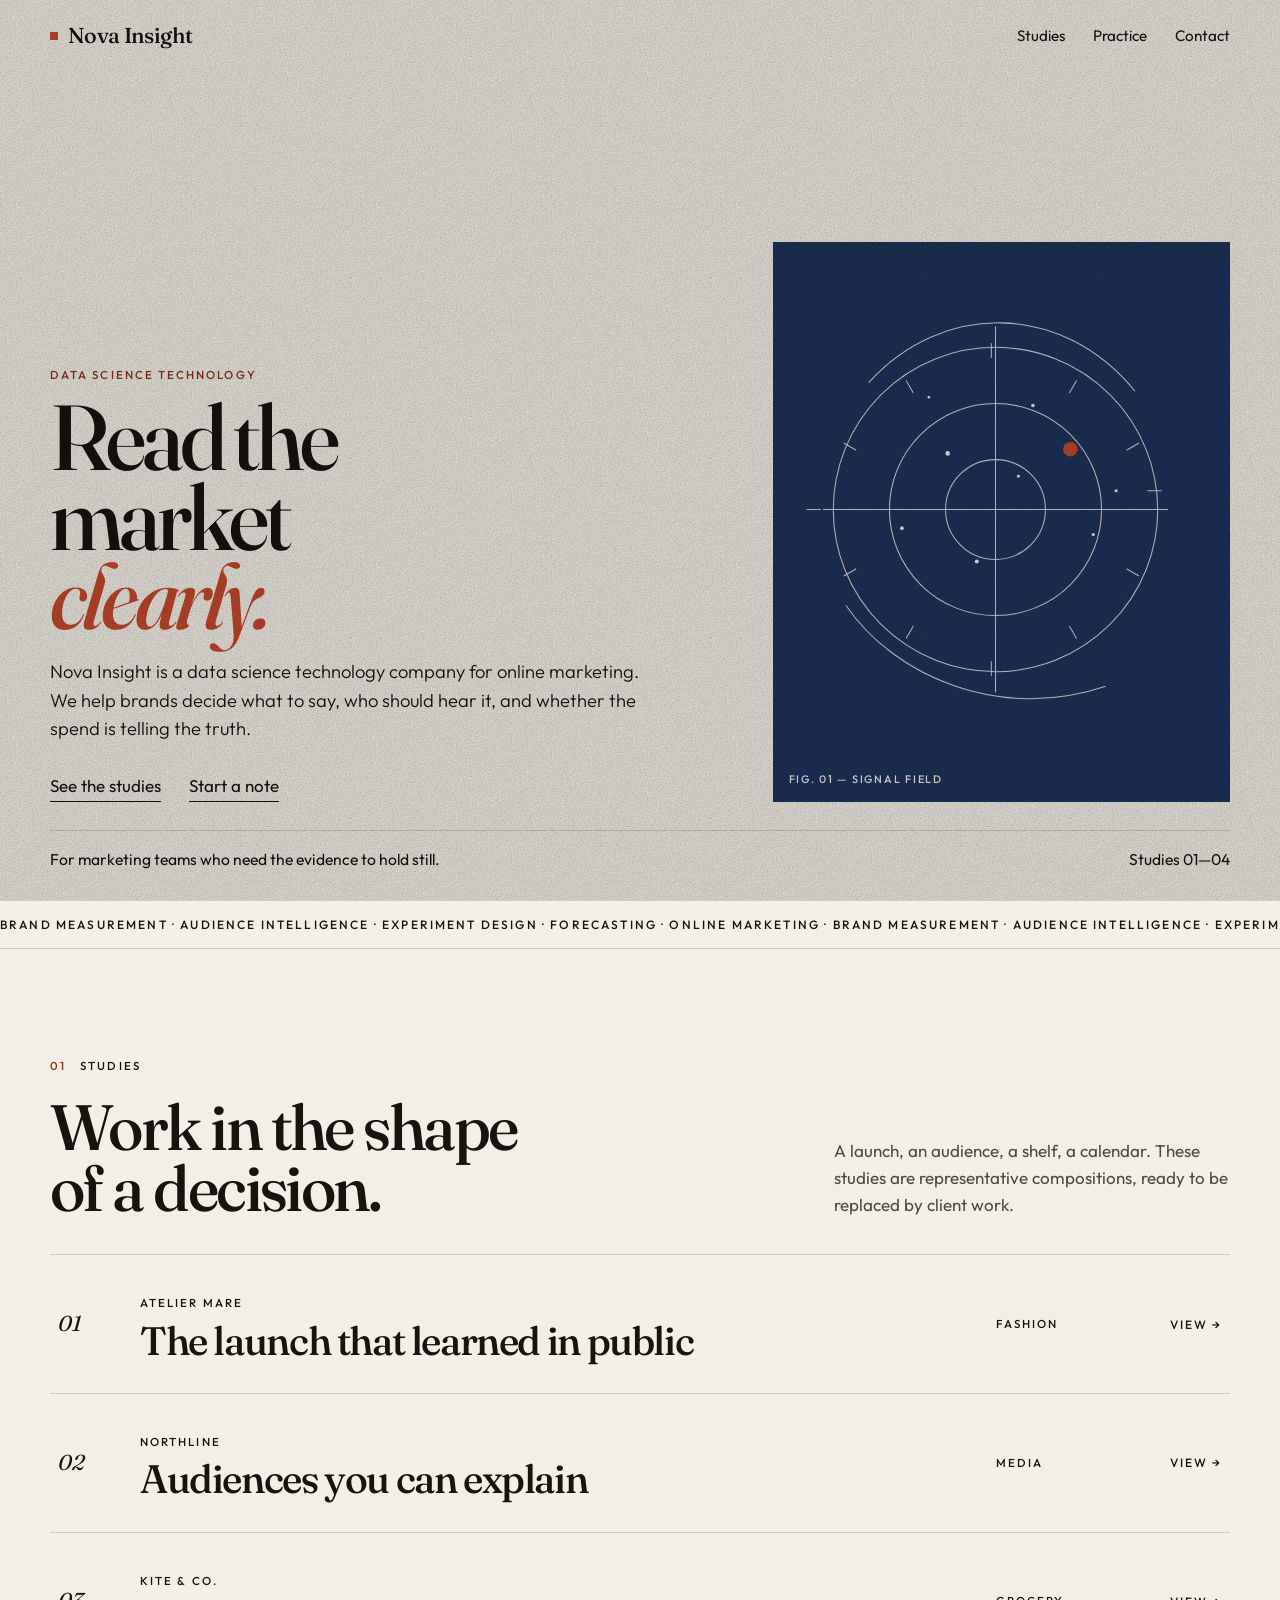
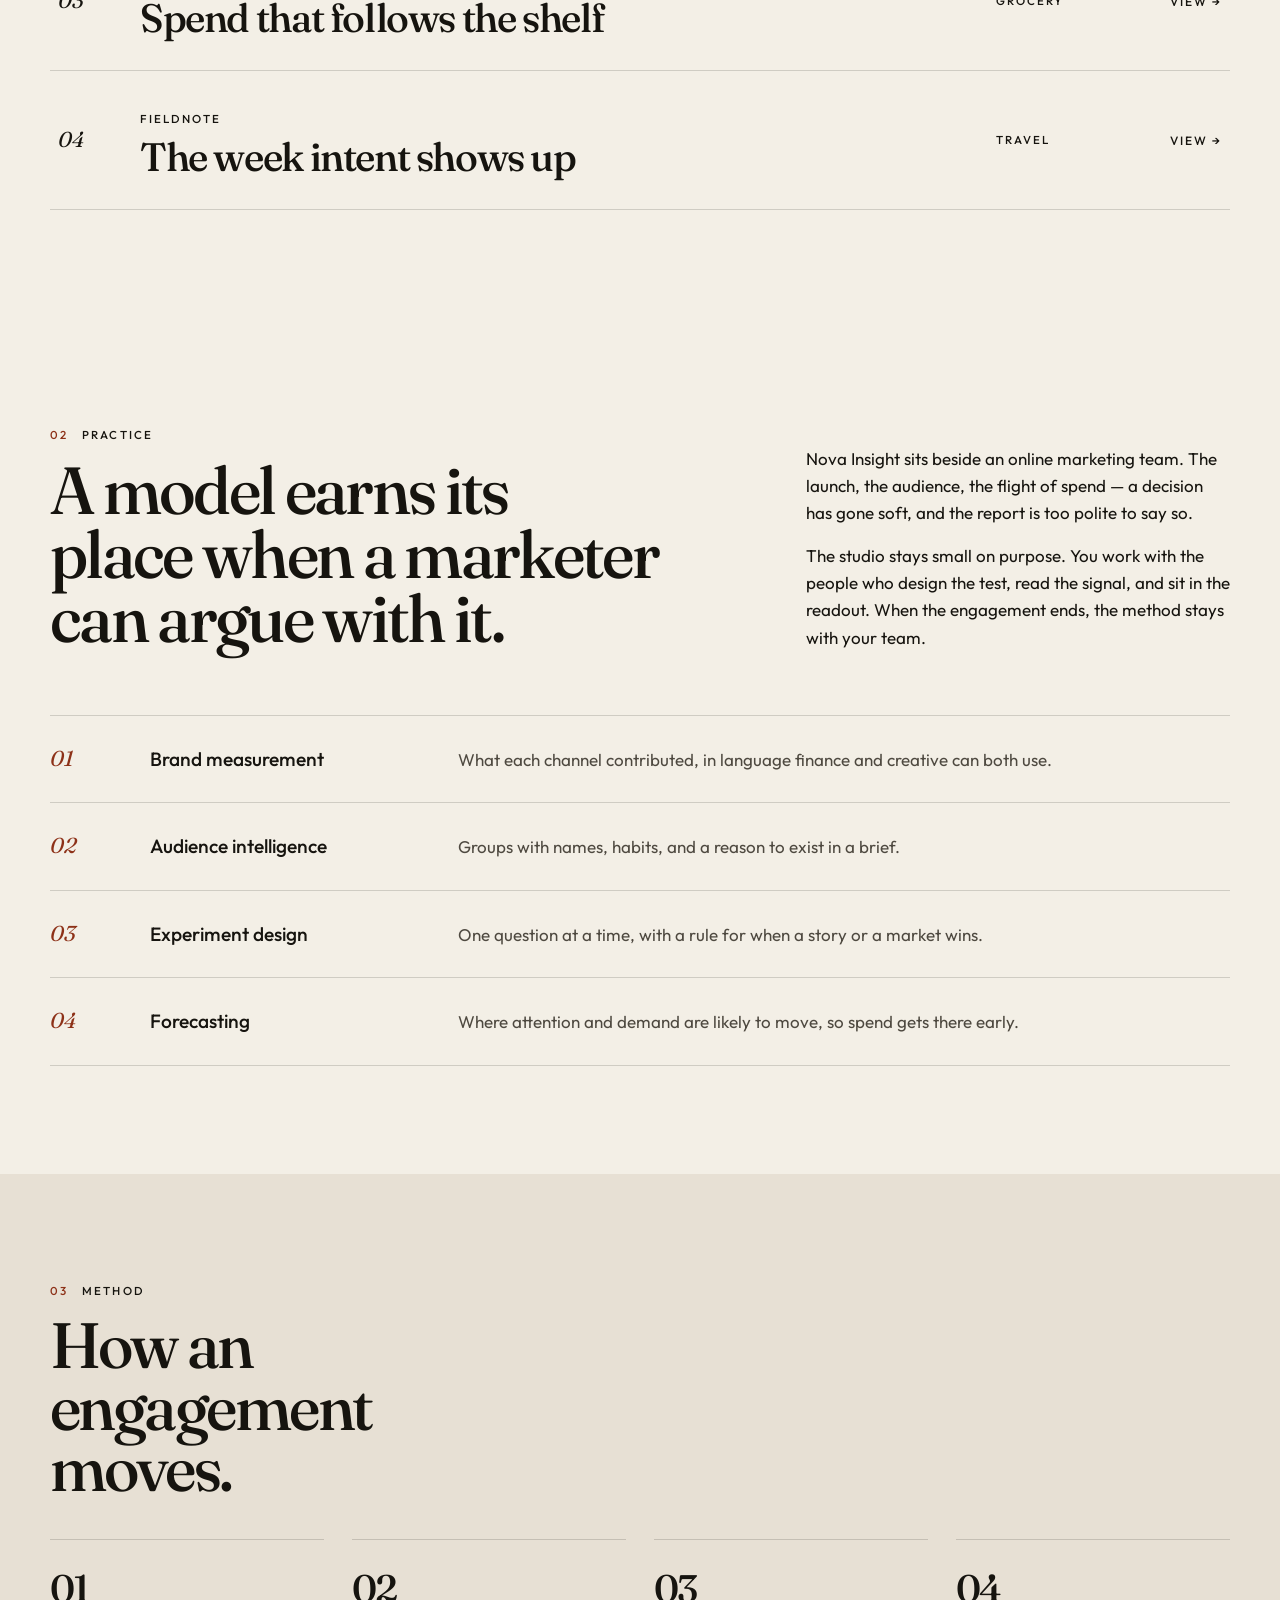
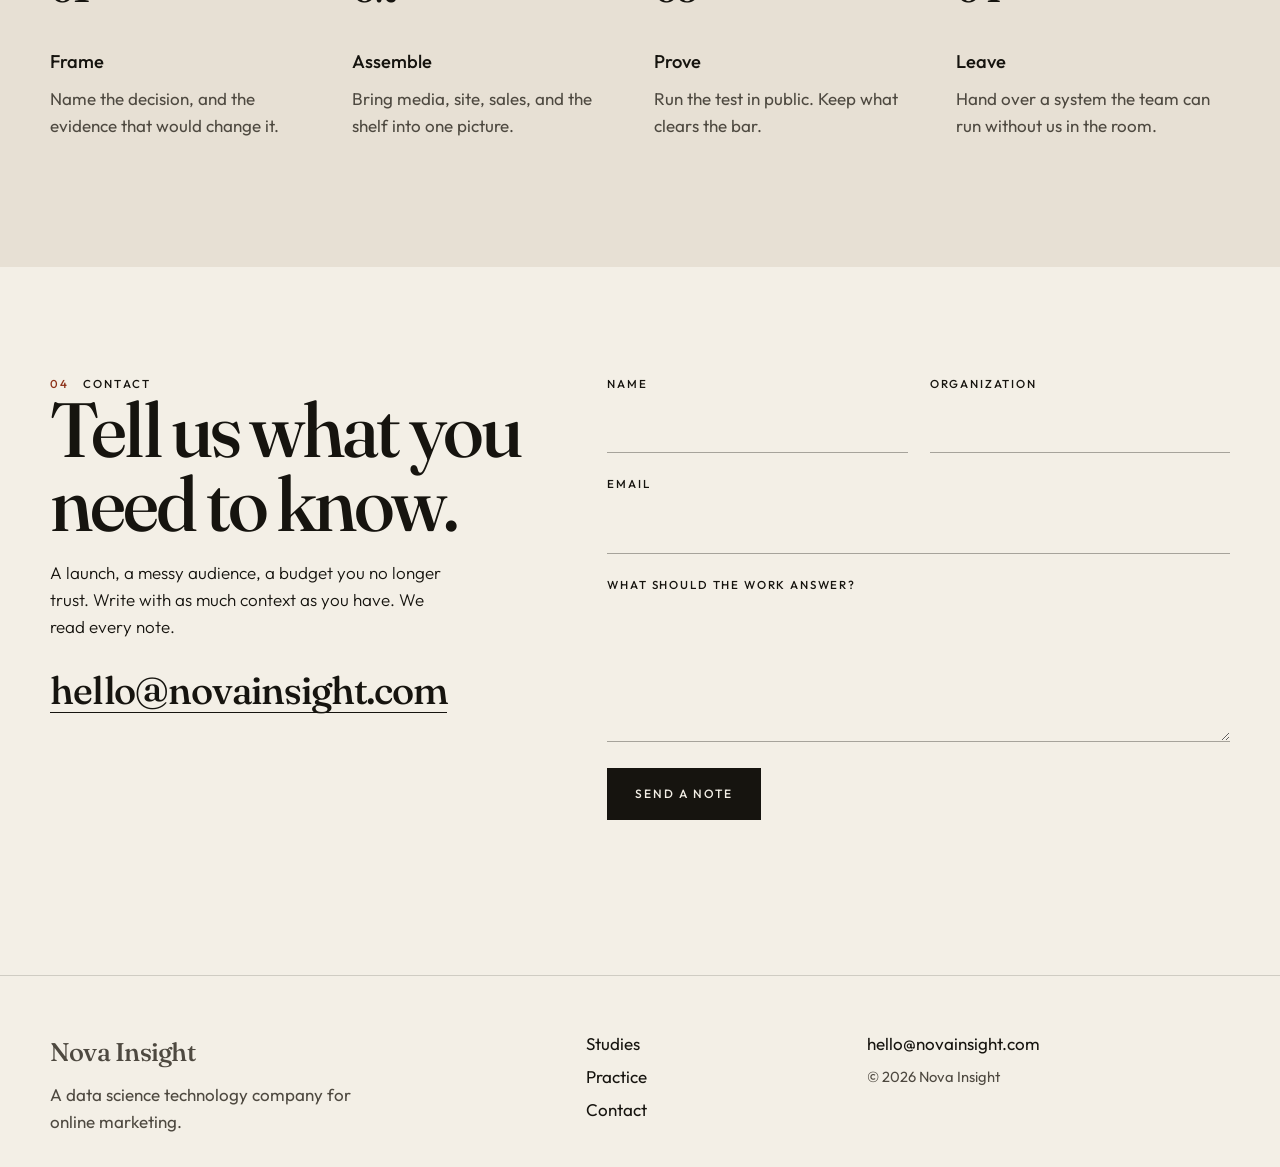
==== web/company-website/index.html @ 79503eea "create company website" ====
<!DOCTYPE html>
<html lang="en">
<head>
  <meta charset="utf-8">
  <meta name="viewport" content="width=device-width, initial-scale=1">
  <title>Nova Insight — Data science for online marketing</title>
  <meta name="description" content="Nova Insight is a data science technology company for online marketing. We help brands decide what to say, who should hear it, and whether the spend is telling the truth.">
  <meta name="theme-color" content="#f3efe6">
  <link rel="icon" href="favicon.svg" type="image/svg+xml">
  <link rel="preconnect" href="https://fonts.googleapis.com">
  <link rel="preconnect" href="https://fonts.gstatic.com" crossorigin>
  <link href="https://fonts.googleapis.com/css2?family=Fraunces:ital,wght@0,500;0,600;1,500&family=Outfit:wght@300;400;500;600&display=swap" rel="stylesheet">
  <link rel="stylesheet" href="css/site.css">
</head>
<body>
  <a class="skip" href="#content">Skip to content</a>
  <header class="site-header" data-header>
    <div class="frame">
      <a class="wordmark" href="index.html">Nova Insight</a>
      <button class="nav-toggle" type="button" data-nav-toggle aria-expanded="false" aria-controls="site-nav">Menu</button>
      <nav class="site-nav" id="site-nav" data-nav aria-label="Primary">
        <a href="#studies">Studies</a>
        <a href="#practice">Practice</a>
        <a href="#contact">Contact</a>
      </nav>
    </div>
  </header>

  <main id="content">
    <section class="hero" aria-labelledby="hero-title">
      <div class="frame hero-grid">
        <div class="hero-copy">
          <p class="eyebrow">Data science technology</p>
          <h1 id="hero-title">
            <span>Read the</span>
            <span>market</span>
            <span class="em">clearly.</span>
          </h1>
          <p class="lede">Nova Insight is a data science technology company for online marketing. We help brands decide what to say, who should hear it, and whether the spend is telling the truth.</p>
          <div class="hero-actions">
            <a class="text-link" href="#studies">See the studies</a>
            <a class="text-link" href="#contact">Start a note</a>
          </div>
        </div>
        <figure class="hero-plate">
          <svg viewBox="0 0 440 560" preserveAspectRatio="xMidYMid slice" role="img" aria-label="A circular field of marks, like a chart of scattered signal">
            <rect width="440" height="560" fill="#1e335c"/>
            <g fill="none" stroke="#f3efe6" stroke-width="1" opacity="0.85">
              <circle cx="214" cy="268" r="156"/>
              <circle cx="214" cy="268" r="102"/>
              <circle cx="214" cy="268" r="48"/>
              <path d="M48 268H380"/>
              <path d="M214 92V444"/>
              <path d="M92 146c70-78 186-78 256 8"/>
              <path d="M70 360c48 70 150 112 250 78"/>
              <path d="M360 250L374 250M340 325L352 332M285 380L292 392M210 414L210 428M135 380L128 392M80 325L68 332M46 268L32 268M80 211L68 204M135 156L128 144M210 122L210 108M285 156L292 144M340 211L352 204"/>
            </g>
            <g fill="#f3efe6">
              <circle cx="168" cy="214" r="2.2"/>
              <circle cx="250" cy="168" r="1.7"/>
              <circle cx="196" cy="318" r="2"/>
              <circle cx="308" cy="292" r="1.5"/>
              <circle cx="124" cy="286" r="1.8"/>
              <circle cx="236" cy="236" r="1.4"/>
              <circle cx="286" cy="210" r="1.6"/>
              <circle cx="150" cy="160" r="1.3"/>
              <circle cx="330" cy="250" r="1.5"/>
            </g>
            <circle cx="286" cy="210" r="7" fill="#c4492c"/>
          </svg>
          <figcaption>Fig. 01 — Signal field</figcaption>
        </figure>
        <div class="hero-foot">
          <p>For marketing teams who need the evidence to hold still.</p>
          <p>Studies 01—04</p>
        </div>
      </div>
    </section>

    <div class="marquee" aria-hidden="true">
      <div class="marquee-track">
        <p>Brand measurement · Audience intelligence · Experiment design · Forecasting · Online marketing · Brand measurement · Audience intelligence · Experiment design · Forecasting · Online marketing ·&nbsp;</p>
        <p>Brand measurement · Audience intelligence · Experiment design · Forecasting · Online marketing · Brand measurement · Audience intelligence · Experiment design · Forecasting · Online marketing ·&nbsp;</p>
      </div>
    </div>

    <section class="block" id="studies" aria-labelledby="studies-title">
      <div class="frame">
        <div class="section-head" data-reveal>
          <p class="section-label"><span>01</span> Studies</p>
          <h2 id="studies-title">Work in the shape of a decision.</h2>
          <p class="dek">A launch, an audience, a shelf, a calendar. These studies are representative compositions, ready to be replaced by client work.</p>
        </div>
        <div class="studies-list">
          <a class="study" href="studies/atelier-mare.html" style="--wash:#e6d3c6;--on:#1a1714">
            <span class="study-index">01</span>
            <span class="study-main">
              <span class="study-client">Atelier Mare</span>
              <span class="study-title">The launch that learned in public</span>
            </span>
            <span class="study-sector">Fashion</span>
            <span class="study-go">View <i aria-hidden="true">→</i></span>
            <svg class="study-art" viewBox="0 0 168 104" aria-hidden="true">
              <circle cx="48" cy="52" r="28" fill="none" stroke="currentColor"/>
              <circle cx="78" cy="46" r="18" fill="currentColor"/>
              <path d="M16 86H150" fill="none" stroke="currentColor"/>
            </svg>
          </a>
          <a class="study" href="studies/northline.html" style="--wash:#1b2822;--on:#f4efe6">
            <span class="study-index">02</span>
            <span class="study-main">
              <span class="study-client">Northline</span>
              <span class="study-title">Audiences you can explain</span>
            </span>
            <span class="study-sector">Media</span>
            <span class="study-go">View <i aria-hidden="true">→</i></span>
            <svg class="study-art" viewBox="0 0 168 104" aria-hidden="true">
              <g fill="none" stroke="currentColor">
                <path d="M30 70 L70 36 L112 58 L146 28"/>
                <circle cx="30" cy="70" r="4" fill="currentColor"/>
                <circle cx="70" cy="36" r="4" fill="currentColor"/>
                <circle cx="112" cy="58" r="4" fill="currentColor"/>
                <circle cx="146" cy="28" r="5" fill="#c4492c"/>
              </g>
            </svg>
          </a>
          <a class="study" href="studies/kite-and-co.html" style="--wash:#e6b84a;--on:#1a1714">
            <span class="study-index">03</span>
            <span class="study-main">
              <span class="study-client">Kite &amp; Co.</span>
              <span class="study-title">Spend that follows the shelf</span>
            </span>
            <span class="study-sector">Grocery</span>
            <span class="study-go">View <i aria-hidden="true">→</i></span>
            <svg class="study-art" viewBox="0 0 168 104" aria-hidden="true">
              <path d="M16 88H152" fill="none" stroke="currentColor"/>
              <path fill="currentColor" d="M28 88V62h14v26zm28 0V40h14v48zm28 0V54h14v34zm28 0V28h14v60z"/>
              <rect x="112" y="28" width="14" height="60" fill="#c4492c"/>
            </svg>
          </a>
          <a class="study" href="studies/fieldnote.html" style="--wash:#1e335c;--on:#f4efe6">
            <span class="study-index">04</span>
            <span class="study-main">
              <span class="study-client">Fieldnote</span>
              <span class="study-title">The week intent shows up</span>
            </span>
            <span class="study-sector">Travel</span>
            <span class="study-go">View <i aria-hidden="true">→</i></span>
            <svg class="study-art" viewBox="0 0 168 104" aria-hidden="true">
              <circle cx="78" cy="52" r="30" fill="none" stroke="currentColor"/>
              <circle cx="78" cy="52" r="30" fill="none" stroke="#c4492c" stroke-width="3" stroke-dasharray="36 152" transform="rotate(-40 78 52)"/>
              <path d="M78 52 L104 40" stroke="currentColor"/>
            </svg>
          </a>
        </div>
      </div>
    </section>

    <section class="block" id="practice" aria-labelledby="practice-title">
      <div class="frame">
        <p class="section-label"><span>02</span> Practice</p>
        <div class="practice-grid" data-reveal>
          <h2 id="practice-title">A model earns its place when a marketer can argue with it.</h2>
          <div class="practice-copy">
            <p>Nova Insight sits beside an online marketing team. The launch, the audience, the flight of spend — a decision has gone soft, and the report is too polite to say so.</p>
            <p>The studio stays small on purpose. You work with the people who design the test, read the signal, and sit in the readout. When the engagement ends, the method stays with your team.</p>
          </div>
        </div>
        <ol class="capabilities">
          <li>
            <span class="cap-num">01</span>
            <h3>Brand measurement</h3>
            <p>What each channel contributed, in language finance and creative can both use.</p>
          </li>
          <li>
            <span class="cap-num">02</span>
            <h3>Audience intelligence</h3>
            <p>Groups with names, habits, and a reason to exist in a brief.</p>
          </li>
          <li>
            <span class="cap-num">03</span>
            <h3>Experiment design</h3>
            <p>One question at a time, with a rule for when a story or a market wins.</p>
          </li>
          <li>
            <span class="cap-num">04</span>
            <h3>Forecasting</h3>
            <p>Where attention and demand are likely to move, so spend gets there early.</p>
          </li>
        </ol>
      </div>
    </section>

    <section class="block method" id="method" aria-labelledby="method-title">
      <div class="frame">
        <p class="section-label"><span>03</span> Method</p>
        <h2 id="method-title">How an engagement moves.</h2>
        <div class="steps">
          <article>
            <strong>01</strong>
            <h3>Frame</h3>
            <p>Name the decision, and the evidence that would change it.</p>
          </article>
          <article>
            <strong>02</strong>
            <h3>Assemble</h3>
            <p>Bring media, site, sales, and the shelf into one picture.</p>
          </article>
          <article>
            <strong>03</strong>
            <h3>Prove</h3>
            <p>Run the test in public. Keep what clears the bar.</p>
          </article>
          <article>
            <strong>04</strong>
            <h3>Leave</h3>
            <p>Hand over a system the team can run without us in the room.</p>
          </article>
        </div>
      </div>
    </section>

    <section class="block contact" id="contact" aria-labelledby="contact-title">
      <div class="frame contact-grid">
        <div>
          <p class="section-label"><span>04</span> Contact</p>
          <h2 id="contact-title">Tell us what you need to know.</h2>
          <p class="contact-lead">A launch, a messy audience, a budget you no longer trust. Write with as much context as you have. We read every note.</p>
          <a class="giant-mail" href="mailto:hello@novainsight.com">hello@novainsight.com</a>
        </div>
        <form class="contact-form" data-contact-form>
          <div class="form-row">
            <label class="field">
              <span>Name</span>
              <input name="name" type="text" autocomplete="name" required>
            </label>
            <label class="field">
              <span>Organization</span>
              <input name="organization" type="text" autocomplete="organization">
            </label>
          </div>
          <label class="field">
            <span>Email</span>
            <input name="email" type="email" autocomplete="email" required>
          </label>
          <label class="field">
            <span>What should the work answer?</span>
            <textarea name="message" required></textarea>
          </label>
          <button class="send" type="submit">Send a note</button>
          <p class="form-status" data-form-status role="status"></p>
        </form>
      </div>
    </section>
  </main>

  <footer class="site-footer">
    <div class="frame footer-grid">
      <div>
        <p class="footer-name">Nova Insight</p>
        <p>A data science technology company for online marketing.</p>
      </div>
      <div>
        <a href="#studies">Studies</a>
        <a href="#practice">Practice</a>
        <a href="#contact">Contact</a>
      </div>
      <div>
        <a href="mailto:hello@novainsight.com">hello@novainsight.com</a>
        <p class="fine">© 2026 Nova Insight</p>
      </div>
    </div>
  </footer>
  <script src="js/site.js"></script>
</body>
</html>
---- web/company-website/css/site.css ----
:root {
  --paper: #f3efe6;
  --paper-deep: #e7e0d4;
  --ink: #16140f;
  --muted: #4e4940;
  --line: rgba(22, 20, 15, 0.16);
  --signal: #c4492c;
  --signal-deep: #8d3118;
  --serif: "Fraunces", "Iowan Old Style", Palatino, "Palatino Linotype", Georgia, serif;
  --sans: "Outfit", "Avenir Next", "Segoe UI", sans-serif;
  --header: 72px;
  color-scheme: light;
}

* { box-sizing: border-box; }

html { scroll-behavior: smooth; }

body {
  margin: 0;
  background: var(--paper);
  color: var(--ink);
  font-family: var(--sans);
  font-size: 1.0625rem;
  font-weight: 400;
  line-height: 1.6;
  text-rendering: optimizeLegibility;
}

body::before {
  content: "";
  position: fixed;
  inset: 0;
  z-index: 80;
  pointer-events: none;
  opacity: 0.28;
  background-image: url("../assets/grain.svg");
  background-size: 180px 180px;
}

body.nav-open { overflow: hidden; }

img, svg { display: block; max-width: 100%; }

figure, ul, ol, dl { margin: 0; padding: 0; }

h1, h2, h3, p { margin: 0; }

#studies,
#practice,
#method,
#contact { scroll-margin-top: 84px; }

h1, h2 { text-wrap: balance; }

a { color: inherit; }

button, input, textarea { font: inherit; color: inherit; }

::selection {
  background: var(--signal);
  color: var(--paper);
}

.skip {
  position: absolute;
  left: 16px;
  top: -48px;
  z-index: 100;
  background: var(--ink);
  color: var(--paper);
  padding: 8px 12px;
  text-decoration: none;
}

.skip:focus { top: 12px; }

.frame {
  margin-left: 20px;
  margin-right: 20px;
}

.site-header {
  position: fixed;
  top: 0;
  left: 0;
  right: 0;
  z-index: 40;
  height: var(--header);
}

.site-header::before {
  content: "";
  position: absolute;
  inset: 0;
  z-index: 0;
  background: rgba(243, 239, 230, 0.92);
  backdrop-filter: blur(16px);
}

.wordmark,
.nav-toggle { position: relative; z-index: 2; }

.site-header.is-scrolled {
  border-bottom: 1px solid var(--line);
}

.site-header .frame {
  position: relative;
  z-index: 1;
  display: flex;
  align-items: center;
  justify-content: space-between;
  height: 100%;
  gap: 16px;
}

.wordmark {
  display: inline-flex;
  align-items: center;
  text-decoration: none;
  font-family: var(--serif);
  font-size: 1.35rem;
  font-weight: 500;
  letter-spacing: -0.03em;
}

.wordmark::before {
  content: "";
  width: 8px;
  height: 8px;
  margin-right: 10px;
  background: var(--signal);
  flex: none;
}

.site-nav {
  display: flex;
  align-items: center;
  gap: 28px;
}

.site-nav a {
  text-decoration: none;
  font-size: 0.95rem;
}

.site-nav a:hover,
.site-nav a[aria-current="page"] {
  color: var(--signal-deep);
}

.nav-toggle {
  display: none;
  background: none;
  border: 0;
  padding: 8px 0;
  letter-spacing: 0.14em;
  text-transform: uppercase;
  font-size: 0.75rem;
  font-weight: 500;
  cursor: pointer;
}

main { padding-top: var(--header); }

.hero-grid {
  min-height: calc(100svh - var(--header));
  display: grid;
  grid-template-columns: minmax(0, 1.15fr) minmax(260px, 0.78fr);
  grid-template-rows: 1fr auto;
  gap: 28px 48px;
  align-items: end;
  padding-top: 28px;
  padding-bottom: 28px;
}

.hero-copy { align-self: end; }

.eyebrow,
.section-label,
.study-client,
.study-sector,
.kicker {
  font-size: 0.72rem;
  font-weight: 500;
  letter-spacing: 0.18em;
  text-transform: uppercase;
}

.eyebrow { color: var(--signal-deep); }

.hero h1 {
  margin-top: 14px;
  font-family: var(--serif);
  font-weight: 500;
  font-size: clamp(3.5rem, 7.2vw, 7.5rem);
  line-height: 0.86;
  letter-spacing: -0.045em;
}

.hero h1 span { display: block; }

.hero h1 .em {
  font-style: italic;
  font-weight: 500;
  color: var(--signal);
}

.lede {
  max-width: 38rem;
  margin-top: 22px;
  font-size: 1.15rem;
  font-weight: 300;
  line-height: 1.55;
  text-wrap: pretty;
}

.hero-actions {
  display: flex;
  flex-wrap: wrap;
  gap: 12px 28px;
  margin-top: 28px;
}

.text-link {
  text-decoration: none;
  border-bottom: 1px solid currentColor;
  padding-bottom: 2px;
}

.text-link:hover {
  color: var(--signal-deep);
  border-color: var(--signal-deep);
}

.hero-plate {
  position: relative;
  height: min(64vh, 560px);
  background: #1e335c;
  align-self: end;
}

.hero-plate svg { width: 100%; height: 100%; }

.hero-plate figcaption {
  position: absolute;
  left: 16px;
  bottom: 14px;
  color: #f3efe6;
  font-size: 0.68rem;
  font-weight: 500;
  letter-spacing: 0.16em;
  text-transform: uppercase;
}

.hero-foot {
  grid-column: 1 / -1;
  display: flex;
  justify-content: space-between;
  gap: 16px 32px;
  border-top: 1px solid var(--line);
  padding-top: 16px;
  font-size: 0.98rem;
}

.marquee {
  overflow: hidden;
  border-top: 1px solid var(--line);
  border-bottom: 1px solid var(--line);
  padding: 14px 0;
}

.marquee-track {
  display: flex;
  width: max-content;
  animation: ticker 38s linear infinite;
}

.marquee-track p {
  font-size: 0.75rem;
  font-weight: 500;
  letter-spacing: 0.18em;
  text-transform: uppercase;
  white-space: nowrap;
}

@keyframes ticker {
  from { transform: translateX(0); }
  to { transform: translateX(-50%); }
}

.block { padding: 108px 0; }

.section-head {
  display: grid;
  grid-template-columns: minmax(0, 1.2fr) minmax(220px, 0.8fr);
  gap: 20px 40px;
  align-items: end;
  margin-bottom: 36px;
}

.section-head .section-label { grid-column: 1 / -1; }

.section-label span { color: var(--signal-deep); margin-right: 10px; }

.section-head h2,
.practice-grid h2,
.contact h2,
.method h2 {
  font-family: var(--serif);
  font-weight: 500;
  letter-spacing: -0.04em;
  line-height: 0.96;
}

.section-head h2,
.method h2 {
  font-size: clamp(2.5rem, 5vw, 4.4rem);
}

.dek {
  max-width: 36ch;
  justify-self: end;
  color: var(--muted);
  text-wrap: pretty;
}

.study {
  position: relative;
  display: grid;
  grid-template-columns: 64px minmax(0, 1fr) 132px 76px;
  gap: 8px 18px;
  align-items: center;
  padding: 32px 8px;
  border-top: 1px solid var(--line);
  text-decoration: none;
  color: inherit;
  transition: background-color 0.35s ease, color 0.35s ease;
}

.studies-list .study:last-child { border-bottom: 1px solid var(--line); }

.study:hover,
.study:focus-visible {
  z-index: 1;
  background: var(--wash);
  color: var(--on);
  border-top-color: transparent;
}

.study-index {
  font-family: var(--serif);
  font-style: italic;
  font-size: 1.35rem;
}

.study-title {
  display: block;
  margin-top: 6px;
  font-family: var(--serif);
  font-size: clamp(1.85rem, 3.1vw, 3rem);
  font-weight: 500;
  letter-spacing: -0.035em;
  line-height: 1.02;
}

.study-go {
  justify-self: end;
  font-size: 0.75rem;
  font-weight: 500;
  letter-spacing: 0.16em;
  text-transform: uppercase;
}

.study-go i {
  display: inline-block;
  font-style: normal;
  transition: transform 0.3s ease;
}

.study:hover .study-go i,
.study:focus-visible .study-go i { transform: translateX(5px); }

.study-art {
  position: absolute;
  right: 96px;
  top: 50%;
  width: 120px;
  height: 78px;
  transform: translateY(-50%);
  opacity: 0;
  pointer-events: none;
  transition: opacity 0.35s ease;
}

.study:hover .study-art,
.study:focus-visible .study-art { opacity: 1; }

.study:hover .study-sector,
.study:focus-visible .study-sector { opacity: 0; }

.practice-grid {
  display: grid;
  grid-template-columns: minmax(0, 1.25fr) minmax(240px, 0.75fr);
  gap: 36px 48px;
  align-items: end;
}

.practice-grid h2 {
  font-size: clamp(2.6rem, 5.2vw, 4.7rem);
}

.practice-copy p + p { margin-top: 1rem; }

.practice-copy { text-wrap: pretty; }

.capabilities {
  list-style: none;
  margin: 64px 0 0;
}

.capabilities li {
  display: grid;
  grid-template-columns: 72px minmax(160px, 280px) minmax(0, 1fr);
  gap: 12px 28px;
  align-items: baseline;
  padding: 26px 0;
  border-top: 1px solid var(--line);
}

.capabilities li:last-child { border-bottom: 1px solid var(--line); }

.cap-num {
  font-family: var(--serif);
  font-style: italic;
  font-size: 1.35rem;
  color: var(--signal-deep);
}

.capabilities h3 {
  font-size: 1.2rem;
  font-weight: 500;
}

.capabilities p { color: var(--muted); }

.method { background: var(--paper-deep); }

.method h2 { max-width: 12ch; margin: 14px 0 40px; }

.steps {
  display: grid;
  grid-template-columns: repeat(4, minmax(0, 1fr));
  gap: 28px;
}

.steps article {
  min-height: 220px;
  padding-top: 18px;
  border-top: 1px solid var(--line);
}

.steps strong {
  display: block;
  margin-bottom: 28px;
  font-family: var(--serif);
  font-size: 2.4rem;
  font-weight: 500;
  letter-spacing: -0.04em;
}

.steps h3 {
  margin-bottom: 8px;
  font-size: 1.15rem;
  font-weight: 500;
}

.steps p { color: var(--muted); text-wrap: pretty; }

.contact-grid {
  display: grid;
  grid-template-columns: minmax(0, 0.9fr) minmax(0, 1.1fr);
  gap: 48px;
  align-items: start;
}

.contact h2 {
  font-size: clamp(3rem, 6vw, 5.5rem);
  max-width: 10ch;
}

.contact-lead {
  max-width: 36ch;
  margin-top: 18px;
  font-weight: 300;
  text-wrap: pretty;
}

.giant-mail {
  display: inline-block;
  margin-top: 28px;
  font-family: var(--serif);
  font-size: clamp(1.7rem, 3vw, 2.6rem);
  font-weight: 500;
  letter-spacing: -0.03em;
  line-height: 1.15;
  text-decoration: none;
  border-bottom: 1px solid currentColor;
  overflow-wrap: anywhere;
}

.contact-form { display: grid; gap: 22px; }

.form-row {
  display: grid;
  grid-template-columns: 1fr 1fr;
  gap: 22px;
}

.field { display: flex; flex-direction: column; gap: 8px; }

.field span {
  font-size: 0.72rem;
  font-weight: 500;
  letter-spacing: 0.16em;
  text-transform: uppercase;
}

.field input,
.field textarea {
  width: 100%;
  background: transparent;
  border: 0;
  border-bottom: 1px solid rgba(22, 20, 15, 0.35);
  border-radius: 0;
  padding: 12px 0;
}

.field textarea { min-height: 140px; resize: vertical; }

.field input:focus-visible,
.field textarea:focus-visible {
  outline: 2px solid var(--signal);
  outline-offset: 4px;
}

.send {
  width: fit-content;
  margin-top: 4px;
  background: var(--ink);
  color: var(--paper);
  border: 0;
  padding: 16px 28px;
  font-size: 0.75rem;
  font-weight: 500;
  letter-spacing: 0.16em;
  text-transform: uppercase;
  cursor: pointer;
}

.send:hover { background: var(--signal-deep); }

.form-status { min-height: 1.5em; color: var(--muted); }

.site-footer {
  border-top: 1px solid var(--line);
  padding: 48px 0 32px;
}

.footer-grid {
  display: grid;
  grid-template-columns: 1.4fr 0.7fr 1fr;
  gap: 28px;
}

.footer-name {
  font-family: var(--serif);
  font-size: 1.6rem;
  font-weight: 500;
  letter-spacing: -0.03em;
}

.footer-grid p { margin-top: 8px; color: var(--muted); max-width: 28ch; }

.footer-grid a {
  display: block;
  margin: 6px 0;
  text-decoration: none;
}

.footer-grid a:hover { color: var(--signal-deep); }

.fine { margin-top: 18px; font-size: 0.92rem; }

.study-hero {
  position: relative;
  overflow: hidden;
  min-height: calc(100svh - var(--header));
  background: var(--wash);
  color: var(--on);
}

.study-hero .frame {
  position: relative;
  z-index: 1;
  min-height: calc(100svh - var(--header));
  display: flex;
  flex-direction: column;
  justify-content: space-between;
  padding-top: 28px;
  padding-bottom: 36px;
}

.study-top,
.study-bottom { position: relative; z-index: 1; }

.study-top {
  display: flex;
  justify-content: space-between;
  gap: 16px;
  font-size: 0.72rem;
  font-weight: 500;
  letter-spacing: 0.16em;
  text-transform: uppercase;
}

.back { text-decoration: none; }

.back:hover { text-decoration: underline; text-underline-offset: 4px; }

.study-hero h1 {
  max-width: 11ch;
  margin-top: 18px;
  font-family: var(--serif);
  font-weight: 500;
  font-size: clamp(3rem, 7vw, 6.4rem);
  line-height: 0.9;
  letter-spacing: -0.045em;
}

.watermark {
  position: absolute;
  top: -0.16em;
  right: -0.04em;
  z-index: 0;
  margin: 0;
  font-family: var(--serif);
  font-style: italic;
  font-weight: 500;
  font-size: clamp(9rem, 34vw, 28rem);
  line-height: 0.8;
  letter-spacing: -0.06em;
  opacity: 0.14;
  pointer-events: none;
  user-select: none;
}

.figures {
  display: grid;
  grid-template-columns: repeat(3, minmax(0, 1fr));
  gap: 22px;
  list-style: none;
  margin-top: 36px;
  padding-top: 20px;
  border-top: 1px solid color-mix(in srgb, currentColor 35%, transparent);
}

.figures strong {
  display: block;
  font-family: var(--serif);
  font-weight: 500;
  font-size: clamp(2.4rem, 4vw, 3.8rem);
  letter-spacing: -0.04em;
  line-height: 1;
}

.figures span {
  display: block;
  max-width: 24ch;
  margin-top: 8px;
  font-size: 0.95rem;
}

.essay { padding: 84px 0 28px; }

.essay-grid {
  display: grid;
  grid-template-columns: 200px minmax(0, 68ch);
  gap: 36px 48px;
}

.facts dt {
  margin-top: 18px;
  font-size: 0.72rem;
  font-weight: 500;
  letter-spacing: 0.16em;
  text-transform: uppercase;
  color: var(--muted);
}

.facts dt:first-child { margin-top: 0; }

.facts dd { margin: 4px 0 0; }

.note { margin-bottom: 1.4rem; color: var(--muted); }

.prose h2 {
  margin: 2rem 0 0.7rem;
  font-family: var(--serif);
  font-size: clamp(1.8rem, 3vw, 2.4rem);
  font-weight: 500;
  letter-spacing: -0.03em;
}

.prose h2:first-child { margin-top: 0; }

.prose p { margin: 0 0 1rem; text-wrap: pretty; }

.pull {
  margin: 8px 0 1.4rem;
  font-family: var(--serif);
  font-style: italic;
  font-weight: 500;
  font-size: clamp(1.8rem, 3.4vw, 2.7rem);
  line-height: 1.15;
  letter-spacing: -0.03em;
}

.made { margin: 0.4rem 0 0; padding-left: 1.1rem; list-style: disc; }

.made li { margin: 0.4rem 0; }

.band {
  margin: 28px 0 0;
  background: var(--wash);
  color: var(--on);
}

.band svg { width: 100%; height: 280px; }

.remainder { padding: 64px 0 20px; }

.onward {
  display: block;
  margin-top: 48px;
  background: var(--wash);
  color: var(--on);
  text-decoration: none;
}

.onward .frame { padding: 72px 0; }

.onward span {
  font-size: 0.72rem;
  font-weight: 500;
  letter-spacing: 0.18em;
  text-transform: uppercase;
}

.onward strong {
  display: block;
  margin-top: 10px;
  font-family: var(--serif);
  font-weight: 500;
  font-size: clamp(3rem, 8vw, 6.5rem);
  letter-spacing: -0.045em;
  line-height: 0.9;
}

.onward em {
  display: block;
  margin-top: 12px;
  font-family: var(--serif);
  font-size: clamp(1.3rem, 2vw, 1.8rem);
  font-weight: 500;
}

.missing {
  min-height: calc(100svh - var(--header));
  display: grid;
  align-content: end;
  padding-bottom: 64px;
}

.missing h1 {
  max-width: 10ch;
  font-family: var(--serif);
  font-weight: 500;
  font-size: clamp(3.4rem, 8vw, 7rem);
  line-height: 0.9;
  letter-spacing: -0.045em;
}

.missing p { max-width: 36ch; margin-top: 18px; font-weight: 300; }

.missing .text-link { display: inline-block; margin-top: 28px; }

:focus-visible {
  outline: 2px solid var(--signal);
  outline-offset: 3px;
}

.js [data-reveal] {
  opacity: 0;
  transform: translateY(16px);
  transition: opacity 0.7s ease, transform 0.7s ease;
}

.js [data-reveal].is-inview {
  opacity: 1;
  transform: none;
}

@media (min-width: 861px) {
  .frame { margin-left: 36px; margin-right: 36px; }
}

@media (min-width: 1100px) {
  .frame {
    width: min(1180px, calc(100% - 96px));
    margin-left: auto;
    margin-right: auto;
  }
}

@media (max-width: 860px) {
  .nav-toggle { display: inline-flex; }

  .site-nav { display: none; }

  .site-nav.is-open {
    display: flex;
    flex-direction: column;
    justify-content: center;
    gap: 4px;
    position: fixed;
    inset: 0;
    z-index: 1;
    background: var(--paper);
    padding: 96px 24px 48px;
  }

  .site-nav.is-open a {
    font-family: var(--serif);
    font-size: clamp(3rem, 14vw, 4.6rem);
    letter-spacing: -0.04em;
    line-height: 0.95;
  }

  .hero-grid,
  .section-head,
  .practice-grid,
  .contact-grid,
  .footer-grid,
  .essay-grid,
  .form-row {
    grid-template-columns: 1fr;
  }

  .hero-grid {
    min-height: 0;
    grid-template-rows: auto;
    padding-top: 12px;
  }

  .hero-plate {
    height: 280px;
    grid-column: 1;
    grid-row: 1;
  }

  .hero-copy { grid-column: 1; grid-row: 2; }
  .hero-foot { grid-column: 1; grid-row: 3; flex-direction: column; }
  .dek, .practice-copy { justify-self: start; }

  .study {
    grid-template-columns: 44px minmax(0, 1fr);
    align-items: start;
  }

  .study-sector,
  .study-art { display: none; }

  .study-go { grid-column: 2; justify-self: start; margin-top: 8px; }

  .capabilities li {
    grid-template-columns: 44px minmax(0, 1fr);
  }

  .cap-num { grid-row: 1 / span 2; }
  .capabilities li p { grid-column: 2; }

  .steps { grid-template-columns: 1fr 1fr; }
  .figures { grid-template-columns: 1fr; }
  .steps article { min-height: 0; }
  .send { width: 100%; }
  .block { padding: 72px 0; }
  .study-hero h1 { max-width: 12ch; }
  .spacer { display: none; }
}

@media (max-width: 560px) {
  .steps { grid-template-columns: 1fr; }
  .hero-foot p:last-child { display: none; }
}

@media (prefers-reduced-motion: reduce) {
  html { scroll-behavior: auto; }

  .marquee-track { animation: none; }
  .marquee-track p:last-child { display: none; }
  .marquee-track p { white-space: normal; }

  .js [data-reveal] {
    opacity: 1;
    transform: none;
    transition: none;
  }
}

@media (prefers-contrast: more) {
  body::before { display: none; }
}
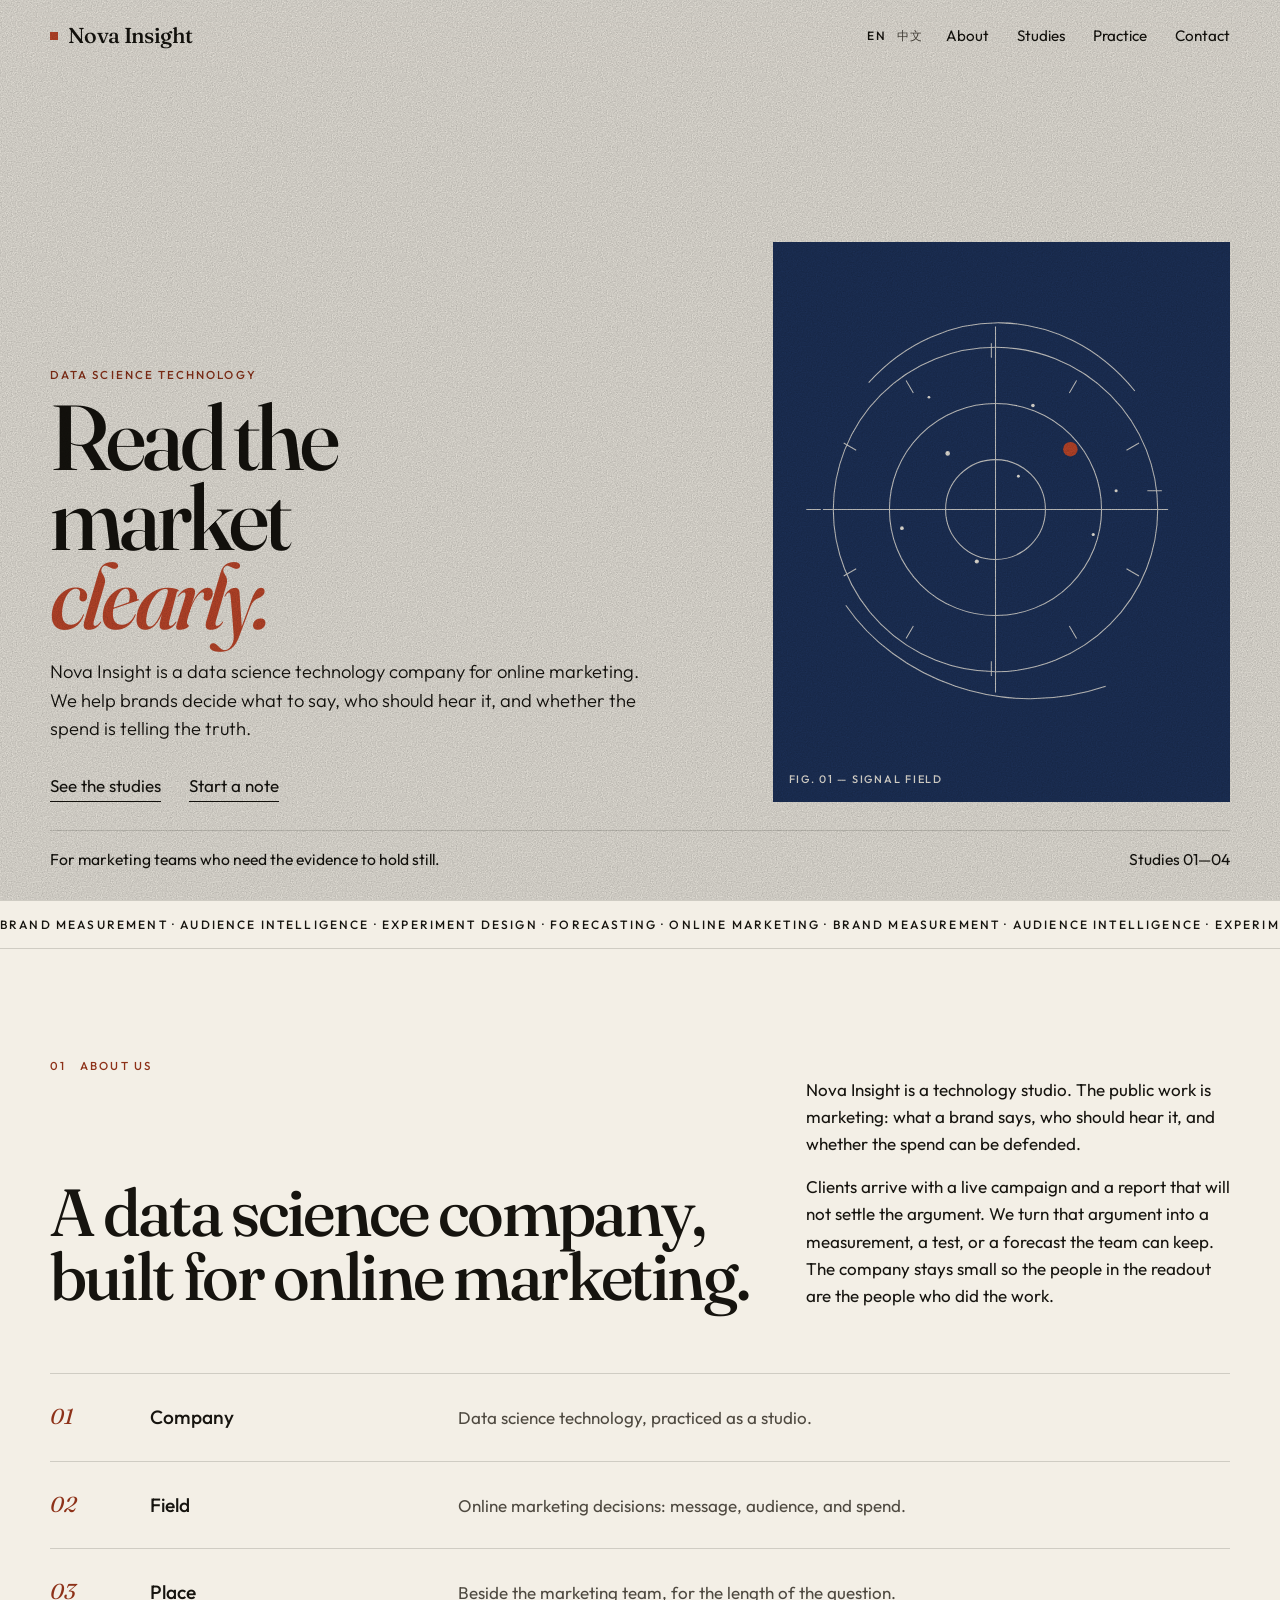
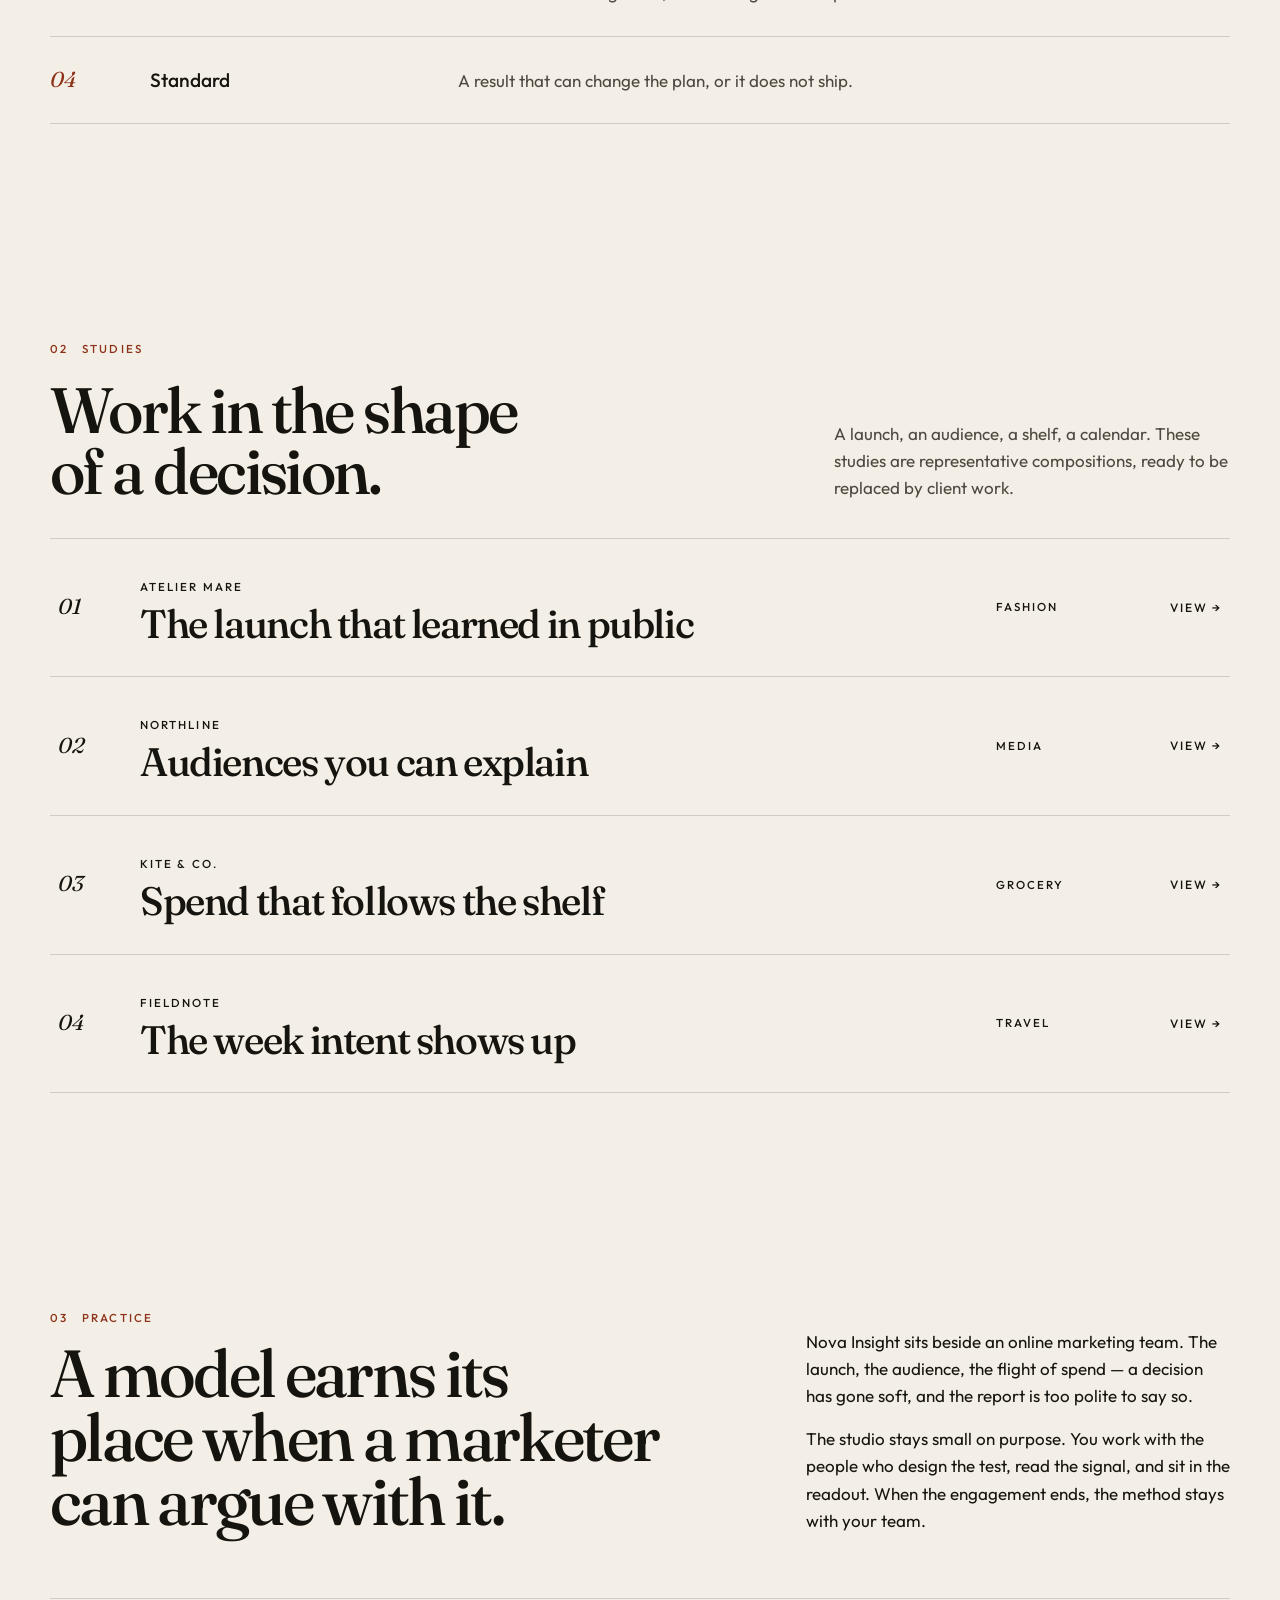
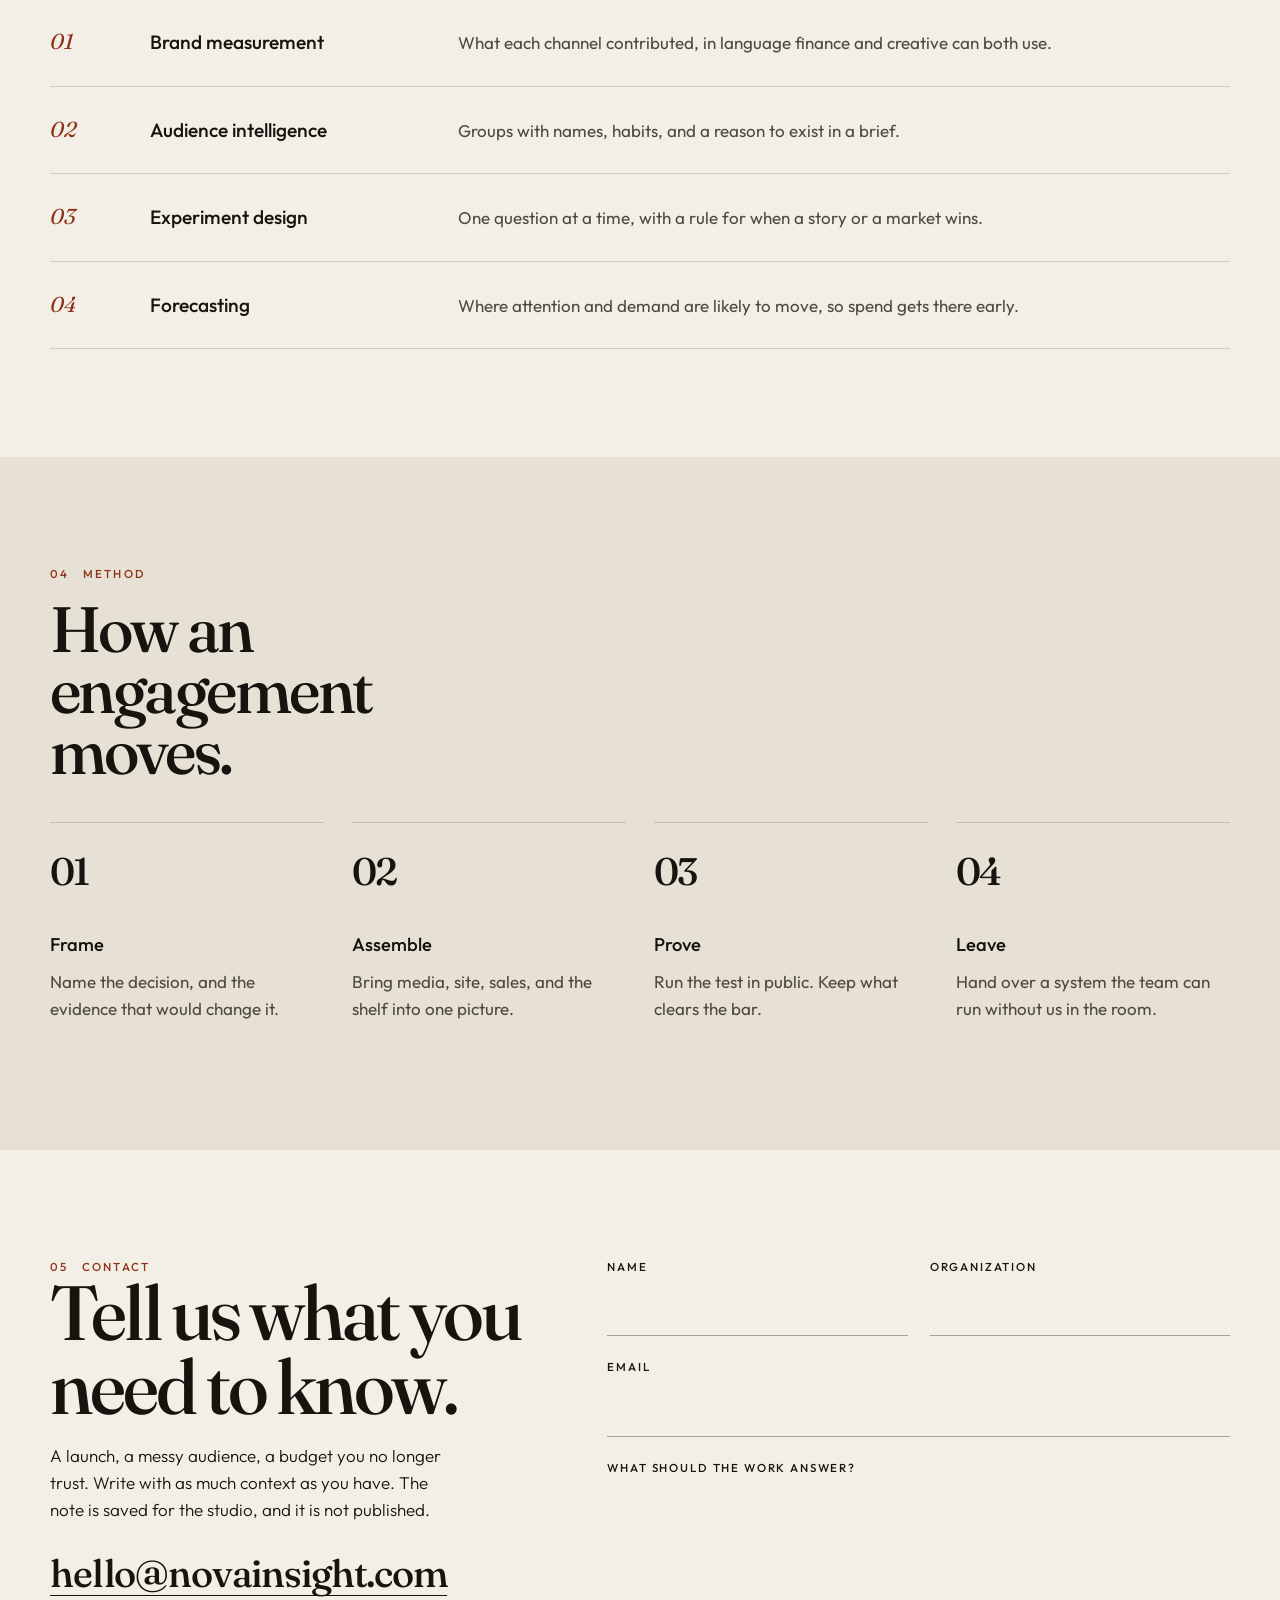
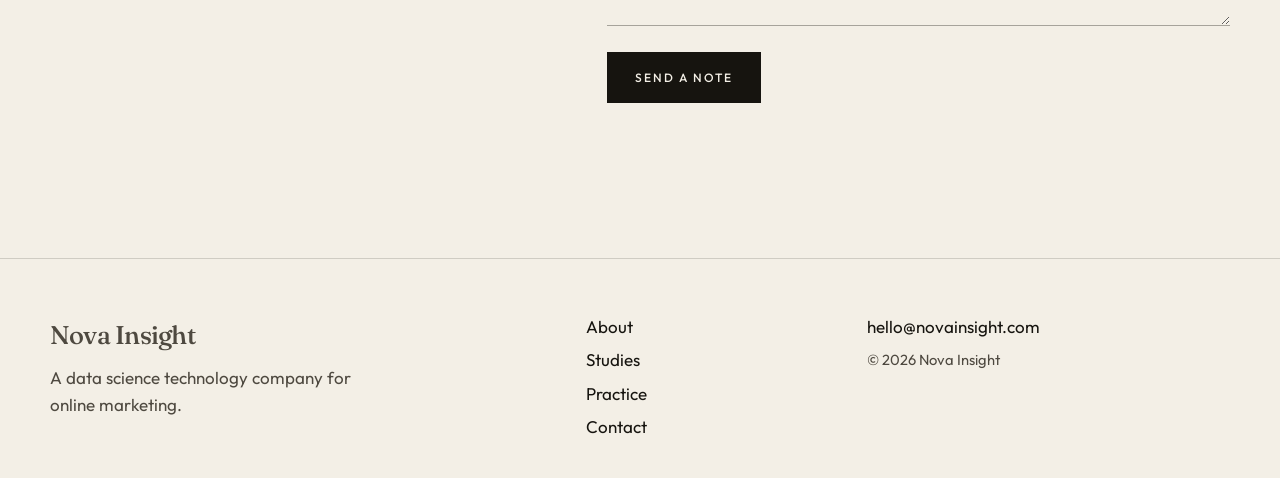
==== commit fc67ab73: "update the platform" ====
--- a/web/company-website/index.html
+++ b/web/company-website/index.html
@@ -4,25 +4,32 @@
   <meta charset="utf-8">
   <meta name="viewport" content="width=device-width, initial-scale=1">
   <title>Nova Insight — Data science for online marketing</title>
-  <meta name="description" content="Nova Insight is a data science technology company for online marketing. We help brands decide what to say, who should hear it, and whether the spend is telling the truth.">
+  <meta name="description" data-i18n-meta="home.description" content="Nova Insight is a data science technology company for online marketing. We help brands decide what to say, who should hear it, and whether the spend is telling the truth.">
   <meta name="theme-color" content="#f3efe6">
   <link rel="icon" href="favicon.svg" type="image/svg+xml">
   <link rel="preconnect" href="https://fonts.googleapis.com">
   <link rel="preconnect" href="https://fonts.gstatic.com" crossorigin>
-  <link href="https://fonts.googleapis.com/css2?family=Fraunces:ital,wght@0,500;0,600;1,500&family=Outfit:wght@300;400;500;600&display=swap" rel="stylesheet">
+  <link href="https://fonts.googleapis.com/css2?family=Fraunces:ital,wght@0,500;0,600;1,500&family=Noto+Sans+SC:wght@400;500&family=Noto+Serif+SC:wght@500&family=Outfit:wght@300;400;500;600&display=swap" rel="stylesheet">
   <link rel="stylesheet" href="css/site.css">
 </head>
-<body>
-  <a class="skip" href="#content">Skip to content</a>
+<body data-i18n-title="home.title">
+  <a class="skip" href="#content" data-i18n="skip">Skip to content</a>
   <header class="site-header" data-header>
     <div class="frame">
       <a class="wordmark" href="index.html">Nova Insight</a>
-      <button class="nav-toggle" type="button" data-nav-toggle aria-expanded="false" aria-controls="site-nav">Menu</button>
-      <nav class="site-nav" id="site-nav" data-nav aria-label="Primary">
-        <a href="#studies">Studies</a>
-        <a href="#practice">Practice</a>
-        <a href="#contact">Contact</a>
-      </nav>
+      <div class="header-end">
+        <div class="lang-switch" role="group" data-i18n-aria="lang.label" aria-label="Language">
+          <button type="button" data-set-lang="en" aria-pressed="true">EN</button>
+          <button type="button" data-set-lang="zh">中文</button>
+        </div>
+        <button class="nav-toggle" type="button" data-nav-toggle aria-expanded="false" aria-controls="site-nav">Menu</button>
+        <nav class="site-nav" id="site-nav" data-nav data-i18n-aria="nav.primary" aria-label="Primary">
+          <a href="#about" data-i18n="nav.about">About</a>
+          <a href="#studies" data-i18n="nav.studies">Studies</a>
+          <a href="#practice" data-i18n="nav.practice">Practice</a>
+          <a href="#contact" data-i18n="nav.contact">Contact</a>
+        </nav>
+      </div>
     </div>
   </header>
 
@@ -30,20 +37,20 @@
     <section class="hero" aria-labelledby="hero-title">
       <div class="frame hero-grid">
         <div class="hero-copy">
-          <p class="eyebrow">Data science technology</p>
+          <p class="eyebrow" data-i18n="home.eyebrow">Data science technology</p>
           <h1 id="hero-title">
-            <span>Read the</span>
-            <span>market</span>
-            <span class="em">clearly.</span>
+            <span data-i18n="home.h1.1">Read the</span>
+            <span data-i18n="home.h1.2">market</span>
+            <span class="em" data-i18n="home.h1.3">clearly.</span>
           </h1>
-          <p class="lede">Nova Insight is a data science technology company for online marketing. We help brands decide what to say, who should hear it, and whether the spend is telling the truth.</p>
+          <p class="lede" data-i18n="home.lede">Nova Insight is a data science technology company for online marketing. We help brands decide what to say, who should hear it, and whether the spend is telling the truth.</p>
           <div class="hero-actions">
-            <a class="text-link" href="#studies">See the studies</a>
-            <a class="text-link" href="#contact">Start a note</a>
+            <a class="text-link" href="#studies" data-i18n="home.studies">See the studies</a>
+            <a class="text-link" href="#contact" data-i18n="home.note">Start a note</a>
           </div>
         </div>
         <figure class="hero-plate">
-          <svg viewBox="0 0 440 560" preserveAspectRatio="xMidYMid slice" role="img" aria-label="A circular field of marks, like a chart of scattered signal">
+          <svg viewBox="0 0 440 560" preserveAspectRatio="xMidYMid slice" role="img" data-i18n-aria="home.plate" aria-label="A circular field of marks, like a chart of scattered signal">
             <rect width="440" height="560" fill="#1e335c"/>
             <g fill="none" stroke="#f3efe6" stroke-width="1" opacity="0.85">
               <circle cx="214" cy="268" r="156"/>
@@ -68,38 +75,73 @@
             </g>
             <circle cx="286" cy="210" r="7" fill="#c4492c"/>
           </svg>
-          <figcaption>Fig. 01 — Signal field</figcaption>
+          <figcaption data-i18n="home.caption">Fig. 01 — Signal field</figcaption>
         </figure>
         <div class="hero-foot">
-          <p>For marketing teams who need the evidence to hold still.</p>
-          <p>Studies 01—04</p>
+          <p data-i18n="home.foot">For marketing teams who need the evidence to hold still.</p>
+          <p data-i18n="home.count">Studies 01—04</p>
         </div>
       </div>
     </section>
 
     <div class="marquee" aria-hidden="true">
       <div class="marquee-track">
-        <p>Brand measurement · Audience intelligence · Experiment design · Forecasting · Online marketing · Brand measurement · Audience intelligence · Experiment design · Forecasting · Online marketing ·&nbsp;</p>
-        <p>Brand measurement · Audience intelligence · Experiment design · Forecasting · Online marketing · Brand measurement · Audience intelligence · Experiment design · Forecasting · Online marketing ·&nbsp;</p>
+        <p data-i18n="home.marquee">Brand measurement · Audience intelligence · Experiment design · Forecasting · Online marketing · Brand measurement · Audience intelligence · Experiment design · Forecasting · Online marketing ·&nbsp;</p>
+        <p data-i18n="home.marquee">Brand measurement · Audience intelligence · Experiment design · Forecasting · Online marketing · Brand measurement · Audience intelligence · Experiment design · Forecasting · Online marketing ·&nbsp;</p>
       </div>
     </div>
+
+    <section class="block" id="about" aria-labelledby="about-title">
+      <div class="frame">
+        <p class="section-label"><span>01</span> <span data-i18n="about.label">About us</span></p>
+        <div class="practice-grid" data-reveal>
+          <h2 id="about-title" data-i18n="about.title">A data science company, built for online marketing.</h2>
+          <div class="practice-copy">
+            <p data-i18n="about.p1">Nova Insight is a technology studio. The public work is marketing: what a brand says, who should hear it, and whether the spend can be defended.</p>
+            <p data-i18n="about.p2">Clients arrive with a live campaign and a report that will not settle the argument. We turn that argument into a measurement, a test, or a forecast the team can keep. The company stays small so the people in the readout are the people who did the work.</p>
+          </div>
+        </div>
+        <ol class="capabilities">
+          <li>
+            <span class="cap-num">01</span>
+            <h3 data-i18n="about.company">Company</h3>
+            <p data-i18n="about.company.body">Data science technology, practiced as a studio.</p>
+          </li>
+          <li>
+            <span class="cap-num">02</span>
+            <h3 data-i18n="about.field">Field</h3>
+            <p data-i18n="about.field.body">Online marketing decisions: message, audience, and spend.</p>
+          </li>
+          <li>
+            <span class="cap-num">03</span>
+            <h3 data-i18n="about.place">Place</h3>
+            <p data-i18n="about.place.body">Beside the marketing team, for the length of the question.</p>
+          </li>
+          <li>
+            <span class="cap-num">04</span>
+            <h3 data-i18n="about.standard">Standard</h3>
+            <p data-i18n="about.standard.body">A result that can change the plan, or it does not ship.</p>
+          </li>
+        </ol>
+      </div>
+    </section>
 
     <section class="block" id="studies" aria-labelledby="studies-title">
       <div class="frame">
         <div class="section-head" data-reveal>
-          <p class="section-label"><span>01</span> Studies</p>
-          <h2 id="studies-title">Work in the shape of a decision.</h2>
-          <p class="dek">A launch, an audience, a shelf, a calendar. These studies are representative compositions, ready to be replaced by client work.</p>
+          <p class="section-label"><span>02</span> <span data-i18n="studies.label">Studies</span></p>
+          <h2 id="studies-title" data-i18n="studies.title">Work in the shape of a decision.</h2>
+          <p class="dek" data-i18n="studies.dek">A launch, an audience, a shelf, a calendar. These studies are representative compositions, ready to be replaced by client work.</p>
         </div>
         <div class="studies-list">
           <a class="study" href="studies/atelier-mare.html" style="--wash:#e6d3c6;--on:#1a1714">
             <span class="study-index">01</span>
             <span class="study-main">
               <span class="study-client">Atelier Mare</span>
-              <span class="study-title">The launch that learned in public</span>
+              <span class="study-title" data-i18n="study.atelier">The launch that learned in public</span>
             </span>
-            <span class="study-sector">Fashion</span>
-            <span class="study-go">View <i aria-hidden="true">→</i></span>
+            <span class="study-sector" data-i18n="sector.fashion">Fashion</span>
+            <span class="study-go"><span data-i18n="study.view">View</span> <i aria-hidden="true">→</i></span>
             <svg class="study-art" viewBox="0 0 168 104" aria-hidden="true">
               <circle cx="48" cy="52" r="28" fill="none" stroke="currentColor"/>
               <circle cx="78" cy="46" r="18" fill="currentColor"/>
@@ -110,10 +152,10 @@
             <span class="study-index">02</span>
             <span class="study-main">
               <span class="study-client">Northline</span>
-              <span class="study-title">Audiences you can explain</span>
+              <span class="study-title" data-i18n="study.northline">Audiences you can explain</span>
             </span>
-            <span class="study-sector">Media</span>
-            <span class="study-go">View <i aria-hidden="true">→</i></span>
+            <span class="study-sector" data-i18n="sector.media">Media</span>
+            <span class="study-go"><span data-i18n="study.view">View</span> <i aria-hidden="true">→</i></span>
             <svg class="study-art" viewBox="0 0 168 104" aria-hidden="true">
               <g fill="none" stroke="currentColor">
                 <path d="M30 70 L70 36 L112 58 L146 28"/>
@@ -128,10 +170,10 @@
             <span class="study-index">03</span>
             <span class="study-main">
               <span class="study-client">Kite &amp; Co.</span>
-              <span class="study-title">Spend that follows the shelf</span>
+              <span class="study-title" data-i18n="study.kite">Spend that follows the shelf</span>
             </span>
-            <span class="study-sector">Grocery</span>
-            <span class="study-go">View <i aria-hidden="true">→</i></span>
+            <span class="study-sector" data-i18n="sector.grocery">Grocery</span>
+            <span class="study-go"><span data-i18n="study.view">View</span> <i aria-hidden="true">→</i></span>
             <svg class="study-art" viewBox="0 0 168 104" aria-hidden="true">
               <path d="M16 88H152" fill="none" stroke="currentColor"/>
               <path fill="currentColor" d="M28 88V62h14v26zm28 0V40h14v48zm28 0V54h14v34zm28 0V28h14v60z"/>
@@ -142,10 +184,10 @@
             <span class="study-index">04</span>
             <span class="study-main">
               <span class="study-client">Fieldnote</span>
-              <span class="study-title">The week intent shows up</span>
+              <span class="study-title" data-i18n="study.fieldnote">The week intent shows up</span>
             </span>
-            <span class="study-sector">Travel</span>
-            <span class="study-go">View <i aria-hidden="true">→</i></span>
+            <span class="study-sector" data-i18n="sector.travel">Travel</span>
+            <span class="study-go"><span data-i18n="study.view">View</span> <i aria-hidden="true">→</i></span>
             <svg class="study-art" viewBox="0 0 168 104" aria-hidden="true">
               <circle cx="78" cy="52" r="30" fill="none" stroke="currentColor"/>
               <circle cx="78" cy="52" r="30" fill="none" stroke="#c4492c" stroke-width="3" stroke-dasharray="36 152" transform="rotate(-40 78 52)"/>
@@ -158,34 +200,34 @@
 
     <section class="block" id="practice" aria-labelledby="practice-title">
       <div class="frame">
-        <p class="section-label"><span>02</span> Practice</p>
+        <p class="section-label"><span>03</span> <span data-i18n="practice.label">Practice</span></p>
         <div class="practice-grid" data-reveal>
-          <h2 id="practice-title">A model earns its place when a marketer can argue with it.</h2>
+          <h2 id="practice-title" data-i18n="practice.title">A model earns its place when a marketer can argue with it.</h2>
           <div class="practice-copy">
-            <p>Nova Insight sits beside an online marketing team. The launch, the audience, the flight of spend — a decision has gone soft, and the report is too polite to say so.</p>
-            <p>The studio stays small on purpose. You work with the people who design the test, read the signal, and sit in the readout. When the engagement ends, the method stays with your team.</p>
+            <p data-i18n="practice.p1">Nova Insight sits beside an online marketing team. The launch, the audience, the flight of spend — a decision has gone soft, and the report is too polite to say so.</p>
+            <p data-i18n="practice.p2">The studio stays small on purpose. You work with the people who design the test, read the signal, and sit in the readout. When the engagement ends, the method stays with your team.</p>
           </div>
         </div>
         <ol class="capabilities">
           <li>
             <span class="cap-num">01</span>
-            <h3>Brand measurement</h3>
-            <p>What each channel contributed, in language finance and creative can both use.</p>
+            <h3 data-i18n="practice.measure">Brand measurement</h3>
+            <p data-i18n="practice.measure.body">What each channel contributed, in language finance and creative can both use.</p>
           </li>
           <li>
             <span class="cap-num">02</span>
-            <h3>Audience intelligence</h3>
-            <p>Groups with names, habits, and a reason to exist in a brief.</p>
+            <h3 data-i18n="practice.audience">Audience intelligence</h3>
+            <p data-i18n="practice.audience.body">Groups with names, habits, and a reason to exist in a brief.</p>
           </li>
           <li>
             <span class="cap-num">03</span>
-            <h3>Experiment design</h3>
-            <p>One question at a time, with a rule for when a story or a market wins.</p>
+            <h3 data-i18n="practice.experiment">Experiment design</h3>
+            <p data-i18n="practice.experiment.body">One question at a time, with a rule for when a story or a market wins.</p>
           </li>
           <li>
             <span class="cap-num">04</span>
-            <h3>Forecasting</h3>
-            <p>Where attention and demand are likely to move, so spend gets there early.</p>
+            <h3 data-i18n="practice.forecast">Forecasting</h3>
+            <p data-i18n="practice.forecast.body">Where attention and demand are likely to move, so spend gets there early.</p>
           </li>
         </ol>
       </div>
@@ -193,28 +235,28 @@
 
     <section class="block method" id="method" aria-labelledby="method-title">
       <div class="frame">
-        <p class="section-label"><span>03</span> Method</p>
-        <h2 id="method-title">How an engagement moves.</h2>
+        <p class="section-label"><span>04</span> <span data-i18n="method.label">Method</span></p>
+        <h2 id="method-title" data-i18n="method.title">How an engagement moves.</h2>
         <div class="steps">
           <article>
             <strong>01</strong>
-            <h3>Frame</h3>
-            <p>Name the decision, and the evidence that would change it.</p>
+            <h3 data-i18n="method.frame">Frame</h3>
+            <p data-i18n="method.frame.body">Name the decision, and the evidence that would change it.</p>
           </article>
           <article>
             <strong>02</strong>
-            <h3>Assemble</h3>
-            <p>Bring media, site, sales, and the shelf into one picture.</p>
+            <h3 data-i18n="method.assemble">Assemble</h3>
+            <p data-i18n="method.assemble.body">Bring media, site, sales, and the shelf into one picture.</p>
           </article>
           <article>
             <strong>03</strong>
-            <h3>Prove</h3>
-            <p>Run the test in public. Keep what clears the bar.</p>
+            <h3 data-i18n="method.prove">Prove</h3>
+            <p data-i18n="method.prove.body">Run the test in public. Keep what clears the bar.</p>
           </article>
           <article>
             <strong>04</strong>
-            <h3>Leave</h3>
-            <p>Hand over a system the team can run without us in the room.</p>
+            <h3 data-i18n="method.leave">Leave</h3>
+            <p data-i18n="method.leave.body">Hand over a system the team can run without us in the room.</p>
           </article>
         </div>
       </div>
@@ -223,31 +265,31 @@
     <section class="block contact" id="contact" aria-labelledby="contact-title">
       <div class="frame contact-grid">
         <div>
-          <p class="section-label"><span>04</span> Contact</p>
-          <h2 id="contact-title">Tell us what you need to know.</h2>
-          <p class="contact-lead">A launch, a messy audience, a budget you no longer trust. Write with as much context as you have. We read every note.</p>
+          <p class="section-label"><span>05</span> <span data-i18n="contact.label">Contact</span></p>
+          <h2 id="contact-title" data-i18n="contact.title">Tell us what you need to know.</h2>
+          <p class="contact-lead" data-i18n="contact.lead">A launch, a messy audience, a budget you no longer trust. Write with as much context as you have. The note is saved for the studio, and it is not published.</p>
           <a class="giant-mail" href="mailto:hello@novainsight.com">hello@novainsight.com</a>
         </div>
         <form class="contact-form" data-contact-form>
           <div class="form-row">
             <label class="field">
-              <span>Name</span>
+              <span data-i18n="form.name">Name</span>
               <input name="name" type="text" autocomplete="name" required>
             </label>
             <label class="field">
-              <span>Organization</span>
+              <span data-i18n="form.org">Organization</span>
               <input name="organization" type="text" autocomplete="organization">
             </label>
           </div>
           <label class="field">
-            <span>Email</span>
+            <span data-i18n="form.email">Email</span>
             <input name="email" type="email" autocomplete="email" required>
           </label>
           <label class="field">
-            <span>What should the work answer?</span>
+            <span data-i18n="form.question">What should the work answer?</span>
             <textarea name="message" required></textarea>
           </label>
-          <button class="send" type="submit">Send a note</button>
+          <button class="send" type="submit" data-i18n="form.send">Send a note</button>
           <p class="form-status" data-form-status role="status"></p>
         </form>
       </div>
@@ -258,12 +300,13 @@
     <div class="frame footer-grid">
       <div>
         <p class="footer-name">Nova Insight</p>
-        <p>A data science technology company for online marketing.</p>
+        <p data-i18n="footer.tagline">A data science technology company for online marketing.</p>
       </div>
       <div>
-        <a href="#studies">Studies</a>
-        <a href="#practice">Practice</a>
-        <a href="#contact">Contact</a>
+        <a href="#about" data-i18n="nav.about">About</a>
+        <a href="#studies" data-i18n="nav.studies">Studies</a>
+        <a href="#practice" data-i18n="nav.practice">Practice</a>
+        <a href="#contact" data-i18n="nav.contact">Contact</a>
       </div>
       <div>
         <a href="mailto:hello@novainsight.com">hello@novainsight.com</a>
@@ -271,6 +314,7 @@
       </div>
     </div>
   </footer>
+  <script src="js/i18n.js"></script>
   <script src="js/site.js"></script>
 </body>
 </html>
--- a/web/company-website/css/site.css
+++ b/web/company-website/css/site.css
@@ -1,3 +1,8 @@
+html[lang="zh-Hans"] {
+  --sans: "Outfit", "Noto Sans SC", "Segoe UI", sans-serif;
+  --serif: "Fraunces", "Noto Serif SC", Palatino, Georgia, serif;
+}
+
 :root {
   --paper: #f3efe6;
   --paper-deep: #e7e0d4;
@@ -46,6 +51,7 @@
 
 h1, h2, h3, p { margin: 0; }
 
+#about,
 #studies,
 #practice,
 #method,
@@ -99,7 +105,36 @@
 }
 
 .wordmark,
-.nav-toggle { position: relative; z-index: 2; }
+.nav-toggle,
+.header-end { position: relative; z-index: 2; }
+
+.header-end {
+  display: flex;
+  align-items: center;
+  gap: 22px;
+  margin-left: auto;
+}
+
+.lang-switch {
+  display: flex;
+  align-items: center;
+  gap: 10px;
+}
+
+.lang-switch button {
+  border: 0;
+  background: none;
+  padding: 0;
+  color: var(--muted);
+  font: inherit;
+  font-size: 0.75rem;
+  font-weight: 500;
+  letter-spacing: 0.14em;
+  text-transform: uppercase;
+  cursor: pointer;
+}
+
+.lang-switch button[aria-pressed="true"] { color: var(--ink); }
 
 .site-header.is-scrolled {
   border-bottom: 1px solid var(--line);
@@ -562,6 +597,44 @@
 .send:hover { background: var(--signal-deep); }
 
 .form-status { min-height: 1.5em; color: var(--muted); }
+
+.send:disabled { opacity: 0.55; cursor: wait; }
+
+.inbox-list { margin-top: 36px; }
+
+.note {
+  padding: 28px 0;
+  border-top: 1px solid var(--line);
+}
+
+.inbox-list .note:last-child { border-bottom: 1px solid var(--line); }
+
+.note h2 {
+  font-family: var(--serif);
+  font-size: clamp(1.8rem, 3vw, 2.4rem);
+  font-weight: 500;
+  letter-spacing: -0.03em;
+}
+
+.note-meta { margin-top: 6px; color: var(--muted); }
+
+.note-body {
+  max-width: 68ch;
+  margin-top: 16px;
+  white-space: pre-wrap;
+}
+
+.empty-note { margin-top: 28px; color: var(--muted); }
+
+.inbox-title {
+  max-width: 12ch;
+  margin-top: 14px;
+  font-family: var(--serif);
+  font-weight: 500;
+  font-size: clamp(3rem, 6vw, 5.2rem);
+  line-height: 0.92;
+  letter-spacing: -0.045em;
+}
 
 .site-footer {
   border-top: 1px solid var(--line);
